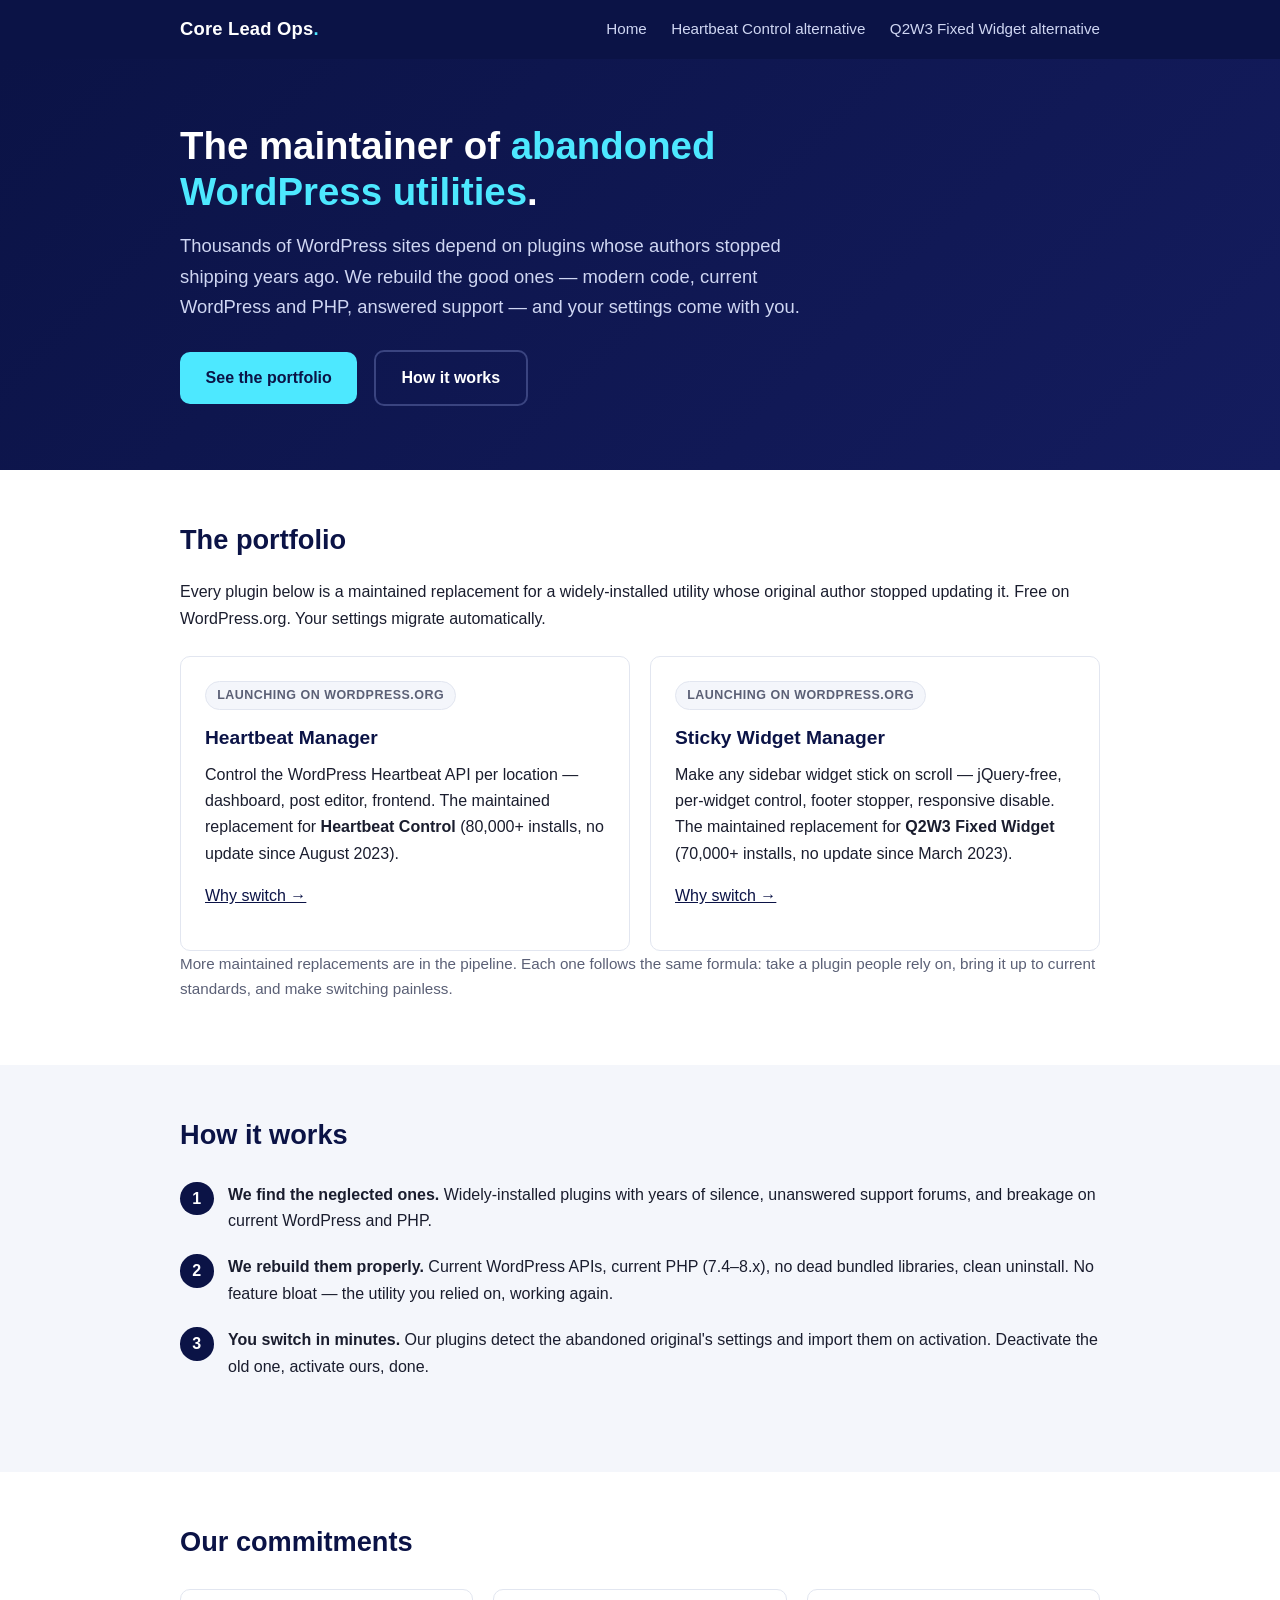
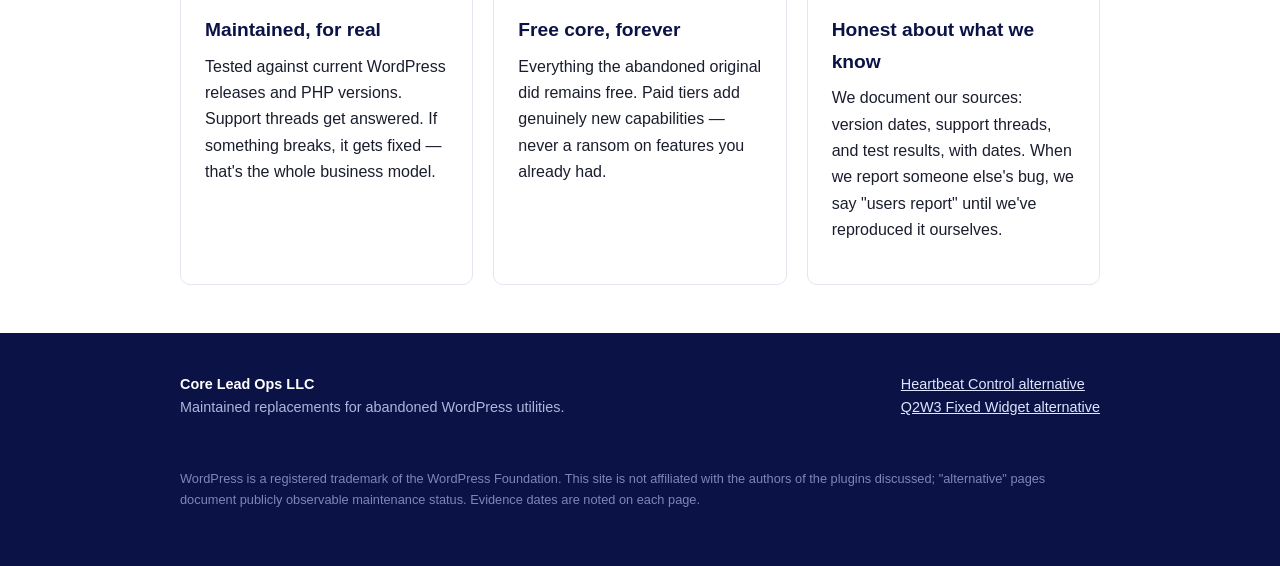
==== index.html @ 03d38e51 "Add files via upload" ====
<!DOCTYPE html>
<html lang="en">
<head>
<meta charset="utf-8">
<meta name="viewport" content="width=device-width, initial-scale=1">
<title>Core Lead Ops — The Maintainer of Abandoned WordPress Utilities</title>
<meta name="description" content="Core Lead Ops rebuilds widely-used WordPress plugins whose authors stopped maintaining them — modern code, current PHP, and one-click migration from the abandoned originals.">
<link rel="canonical" href="https://coreleadops.github.io/">
<meta property="og:title" content="Core Lead Ops — The Maintainer of Abandoned WordPress Utilities">
<meta property="og:description" content="Modern, maintained replacements for abandoned WordPress plugins. Your settings migrate automatically.">
<meta property="og:type" content="website">
<meta property="og:url" content="https://coreleadops.github.io/">
<link rel="stylesheet" href="styles.css">
</head>
<body>

<header class="site-header">
  <div class="wrap">
    <a class="brand" href="index.html">Core Lead Ops<span>.</span></a>
    <nav class="nav">
      <a href="index.html">Home</a>
      <a href="heartbeat-control-alternative.html">Heartbeat Control alternative</a>
      <a href="q2w3-fixed-widget-alternative.html">Q2W3 Fixed Widget alternative</a>
    </nav>
  </div>
</header>

<div class="hero">
  <div class="wrap">
    <h1>The maintainer of <span class="accent">abandoned WordPress utilities</span>.</h1>
    <p class="lede">Thousands of WordPress sites depend on plugins whose authors stopped shipping years ago. We rebuild the good ones — modern code, current WordPress and PHP, answered support — and your settings come with you.</p>
    <a class="cta" href="#plugins">See the portfolio</a>
    <a class="cta ghost" href="#how">How it works</a>
  </div>
</div>

<section class="block" id="plugins">
  <div class="wrap">
    <h2>The portfolio</h2>
    <p>Every plugin below is a maintained replacement for a widely-installed utility whose original author stopped updating it. Free on WordPress.org. Your settings migrate automatically.</p>
    <div class="cards">
      <div class="card">
        <span class="badge">Launching on WordPress.org</span>
        <h3>Heartbeat Manager</h3>
        <p>Control the WordPress Heartbeat API per location — dashboard, post editor, frontend. The maintained replacement for <strong>Heartbeat Control</strong> (80,000+ installs, no update since August 2023).</p>
        <p><a href="heartbeat-control-alternative.html">Why switch &rarr;</a></p>
      </div>
      <div class="card">
        <span class="badge">Launching on WordPress.org</span>
        <h3>Sticky Widget Manager</h3>
        <p>Make any sidebar widget stick on scroll — jQuery-free, per-widget control, footer stopper, responsive disable. The maintained replacement for <strong>Q2W3 Fixed Widget</strong> (70,000+ installs, no update since March 2023).</p>
        <p><a href="q2w3-fixed-widget-alternative.html">Why switch &rarr;</a></p>
      </div>
    </div>
    <p class="muted">More maintained replacements are in the pipeline. Each one follows the same formula: take a plugin people rely on, bring it up to current standards, and make switching painless.</p>
  </div>
</section>

<section class="block soft" id="how">
  <div class="wrap">
    <h2>How it works</h2>
    <ol class="steps">
      <li><strong>We find the neglected ones.</strong> Widely-installed plugins with years of silence, unanswered support forums, and breakage on current WordPress and PHP.</li>
      <li><strong>We rebuild them properly.</strong> Current WordPress APIs, current PHP (7.4–8.x), no dead bundled libraries, clean uninstall. No feature bloat — the utility you relied on, working again.</li>
      <li><strong>You switch in minutes.</strong> Our plugins detect the abandoned original's settings and import them on activation. Deactivate the old one, activate ours, done.</li>
    </ol>
  </div>
</section>

<section class="block">
  <div class="wrap">
    <h2>Our commitments</h2>
    <div class="cards">
      <div class="card">
        <h3>Maintained, for real</h3>
        <p>Tested against current WordPress releases and PHP versions. Support threads get answered. If something breaks, it gets fixed — that's the whole business model.</p>
      </div>
      <div class="card">
        <h3>Free core, forever</h3>
        <p>Everything the abandoned original did remains free. Paid tiers add genuinely new capabilities — never a ransom on features you already had.</p>
      </div>
      <div class="card">
        <h3>Honest about what we know</h3>
        <p>We document our sources: version dates, support threads, and test results, with dates. When we report someone else's bug, we say "users report" until we've reproduced it ourselves.</p>
      </div>
    </div>
  </div>
</section>

<footer class="site-footer">
  <div class="wrap">
    <div>
      <strong style="color:#fff">Core Lead Ops LLC</strong><br>
      Maintained replacements for abandoned WordPress utilities.
    </div>
    <div>
      <a href="heartbeat-control-alternative.html">Heartbeat Control alternative</a><br>
      <a href="q2w3-fixed-widget-alternative.html">Q2W3 Fixed Widget alternative</a>
    </div>
    <p class="fine">WordPress is a registered trademark of the WordPress Foundation. This site is not affiliated with the authors of the plugins discussed; "alternative" pages document publicly observable maintenance status. Evidence dates are noted on each page.</p>
  </div>
</footer>

</body>
</html>
---- styles.css ----
/* Core Lead Ops — shared styles. Navy #0B1346 / cyan #4DE8FF brand. */
:root {
  --navy: #0B1346;
  --navy-2: #141c5e;
  --cyan: #4DE8FF;
  --ink: #1a1d2e;
  --muted: #5b6076;
  --bg: #ffffff;
  --bg-soft: #f4f6fb;
  --border: #e2e6f0;
  --radius: 10px;
}
* { box-sizing: border-box; }
html { scroll-behavior: smooth; }
body {
  margin: 0;
  font-family: -apple-system, BlinkMacSystemFont, "Segoe UI", Roboto, Helvetica, Arial, sans-serif;
  color: var(--ink);
  line-height: 1.65;
  background: var(--bg);
}
a { color: var(--navy); }
a:hover { color: var(--navy-2); }

/* Header */
.site-header {
  background: var(--navy);
  color: #fff;
  padding: 0.9rem 1.25rem;
  position: sticky;
  top: 0;
  z-index: 10;
}
.site-header .wrap {
  max-width: 960px;
  margin: 0 auto;
  display: flex;
  align-items: center;
  justify-content: space-between;
  gap: 1rem;
}
.brand { color: #fff; text-decoration: none; font-weight: 800; font-size: 1.15rem; letter-spacing: 0.2px; }
.brand span { color: var(--cyan); }
.nav a { color: #cfd6f2; text-decoration: none; margin-left: 1.25rem; font-size: 0.95rem; }
.nav a:hover { color: #fff; }

/* Hero */
.hero {
  background: linear-gradient(135deg, var(--navy) 0%, var(--navy-2) 100%);
  color: #fff;
  padding: 4rem 1.25rem;
}
.hero .wrap { max-width: 960px; margin: 0 auto; }
.hero h1 { font-size: 2.4rem; line-height: 1.2; margin: 0 0 1rem; max-width: 640px; }
.hero h1 .accent { color: var(--cyan); }
.hero p.lede { font-size: 1.15rem; color: #cfd6f2; max-width: 640px; margin: 0 0 1.75rem; }
.cta {
  display: inline-block;
  background: var(--cyan);
  color: var(--navy);
  font-weight: 700;
  text-decoration: none;
  padding: 0.8rem 1.6rem;
  border-radius: var(--radius);
  margin-right: 0.75rem;
}
.cta:hover { filter: brightness(1.08); color: var(--navy); }
.cta.ghost { background: transparent; color: #fff; border: 2px solid #3a4480; }
.cta.ghost:hover { border-color: var(--cyan); color: #fff; }

/* Layout */
.wrap { max-width: 960px; margin: 0 auto; padding: 0 1.25rem; }
section.block { padding: 3rem 0; }
section.block.soft { background: var(--bg-soft); }
h2 { font-size: 1.7rem; margin: 0 0 1rem; color: var(--navy); }
h3 { font-size: 1.2rem; margin: 1.75rem 0 0.5rem; color: var(--navy); }
p { margin: 0 0 1rem; }
.muted { color: var(--muted); font-size: 0.95rem; }
.evidence-date { font-size: 0.85rem; color: var(--muted); border-top: 1px solid var(--border); padding-top: 0.75rem; margin-top: 2rem; }

/* Cards */
.cards { display: grid; grid-template-columns: repeat(auto-fit, minmax(280px, 1fr)); gap: 1.25rem; margin-top: 1.5rem; }
.card {
  border: 1px solid var(--border);
  border-radius: var(--radius);
  padding: 1.5rem;
  background: #fff;
}
.card h3 { margin-top: 0; }
.badge {
  display: inline-block;
  font-size: 0.78rem;
  font-weight: 700;
  text-transform: uppercase;
  letter-spacing: 0.5px;
  background: var(--bg-soft);
  border: 1px solid var(--border);
  border-radius: 999px;
  padding: 0.2rem 0.7rem;
  margin-bottom: 0.75rem;
  color: var(--muted);
}
.badge.live { background: #e6fbf0; border-color: #b7e9cd; color: #14663a; }

/* Tables */
table.compare { width: 100%; border-collapse: collapse; margin: 1.25rem 0; font-size: 0.96rem; }
table.compare th, table.compare td {
  border: 1px solid var(--border);
  padding: 0.7rem 0.9rem;
  text-align: left;
  vertical-align: top;
}
table.compare th { background: var(--navy); color: #fff; }
table.compare tr:nth-child(even) td { background: var(--bg-soft); }
table.compare td:first-child { font-weight: 600; white-space: nowrap; }

/* Evidence callout */
.evidence {
  border-left: 4px solid var(--cyan);
  background: var(--bg-soft);
  padding: 1.1rem 1.25rem;
  border-radius: 0 var(--radius) var(--radius) 0;
  margin: 1.5rem 0;
}
.evidence p { margin: 0 0 0.5rem; }
.evidence p:last-child { margin-bottom: 0; }

/* FAQ */
.faq details { border: 1px solid var(--border); border-radius: var(--radius); margin-bottom: 0.6rem; background: #fff; }
.faq summary { cursor: pointer; padding: 0.9rem 1.1rem; font-weight: 600; color: var(--navy); }
.faq details p { padding: 0 1.1rem 1rem; margin: 0; }

/* Footer */
.site-footer { background: var(--navy); color: #aeb6dd; padding: 2.5rem 1.25rem; font-size: 0.9rem; }
.site-footer .wrap { display: flex; flex-wrap: wrap; gap: 2rem; justify-content: space-between; }
.site-footer a { color: #dfe5ff; }
.site-footer .fine { width: 100%; margin-top: 1rem; font-size: 0.8rem; color: #7d86b8; }

/* Steps */
ol.steps { counter-reset: step; list-style: none; padding: 0; margin: 1.5rem 0; }
ol.steps li { position: relative; padding: 0 0 1.25rem 3rem; }
ol.steps li::before {
  counter-increment: step;
  content: counter(step);
  position: absolute; left: 0; top: 0;
  width: 2.1rem; height: 2.1rem;
  border-radius: 50%;
  background: var(--navy); color: #fff;
  font-weight: 700; text-align: center; line-height: 2.1rem;
}

@media (max-width: 640px) {
  .hero h1 { font-size: 1.8rem; }
  .nav a { margin-left: 0.75rem; }
  table.compare td:first-child { white-space: normal; }
}
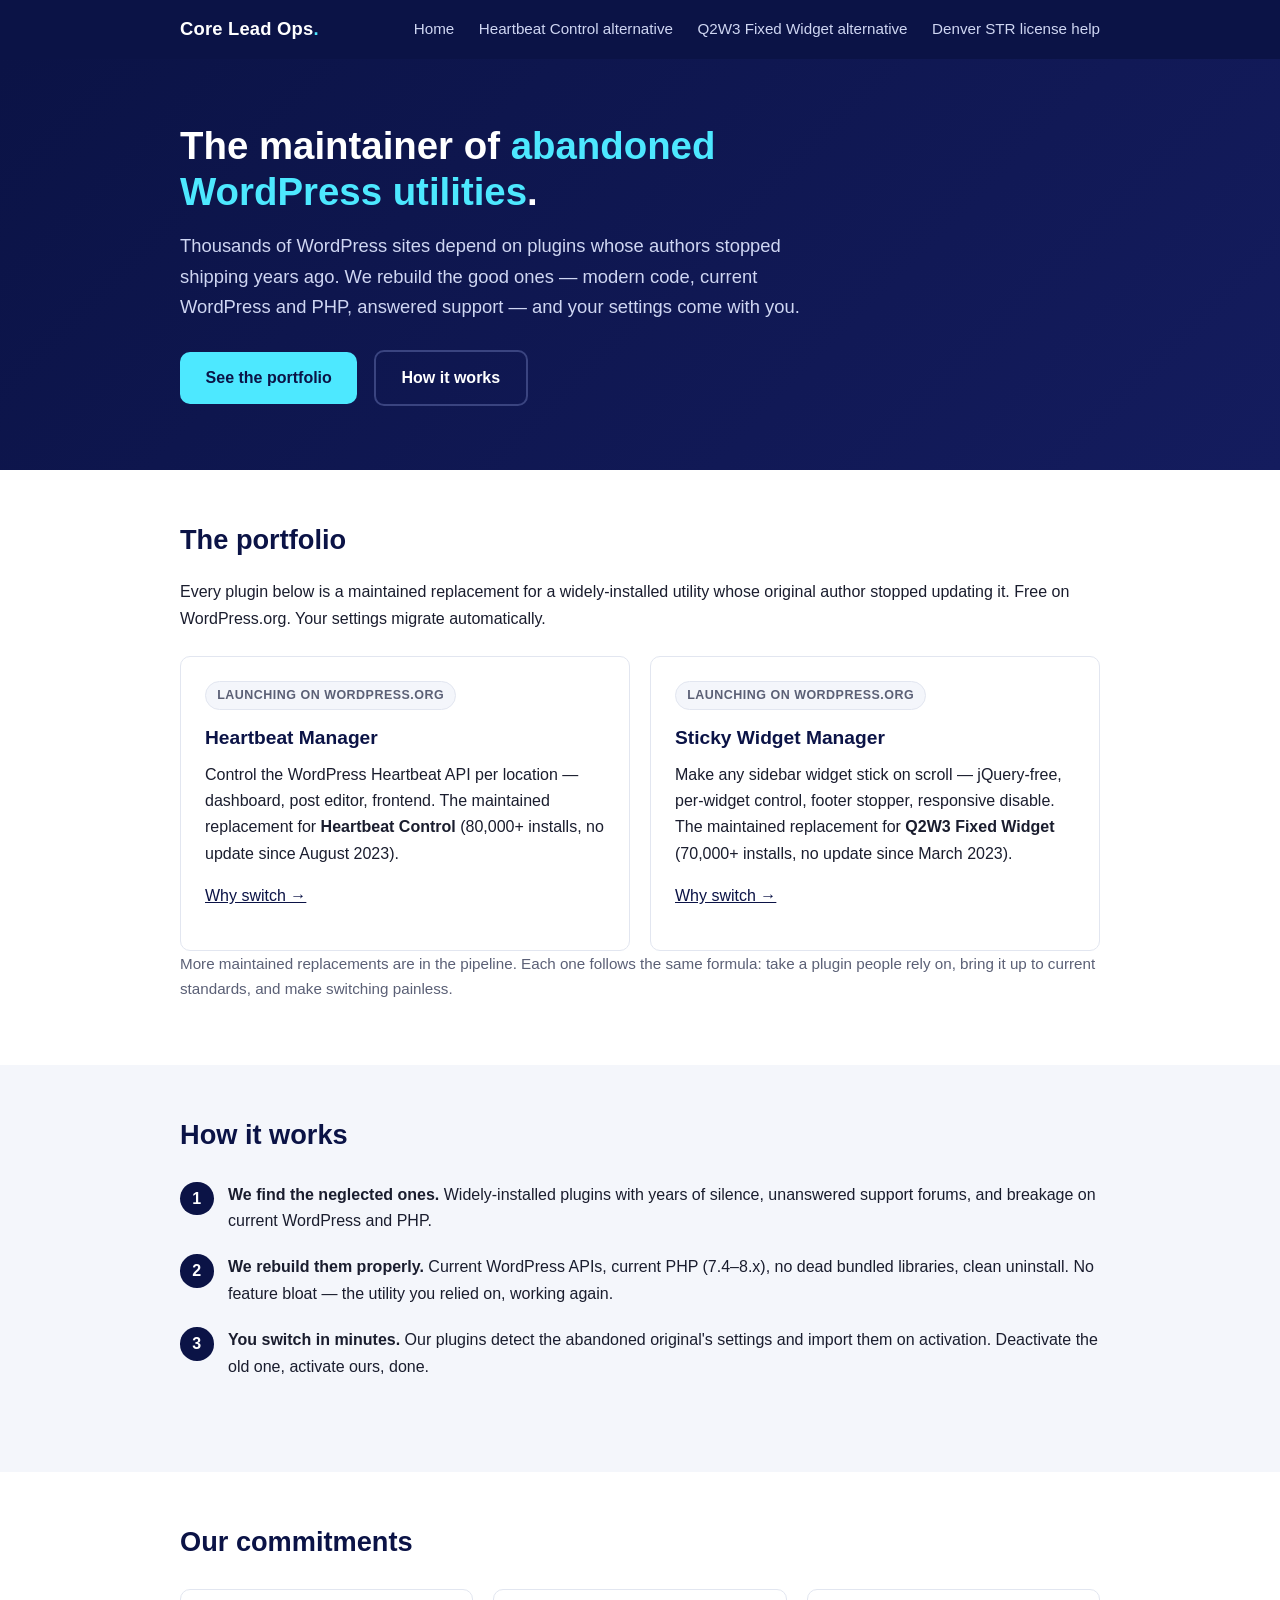
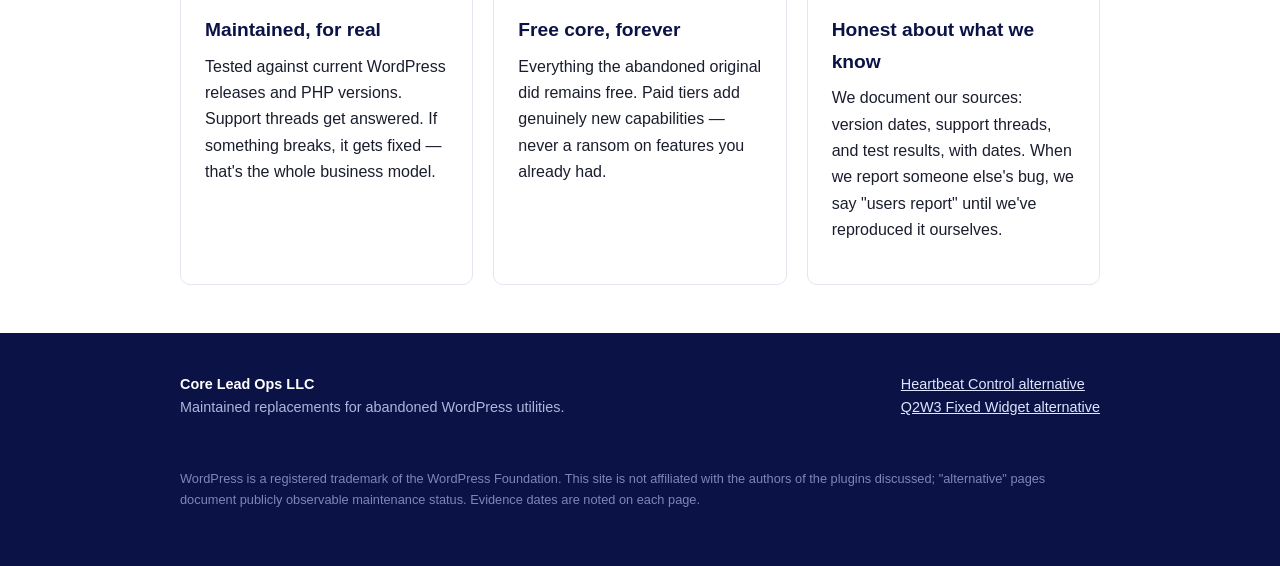
==== commit a0993847: "Add Denver STR license help page and outreach drafts Co-Authored-By: Claude Sonnet 5.5 <noreply@anth" ====
--- a/index.html
+++ b/index.html
@@ -21,6 +21,7 @@
       <a href="index.html">Home</a>
       <a href="heartbeat-control-alternative.html">Heartbeat Control alternative</a>
       <a href="q2w3-fixed-widget-alternative.html">Q2W3 Fixed Widget alternative</a>
+      <a href="denver-str-license.html">Denver STR license help</a>
     </nav>
   </div>
 </header>
